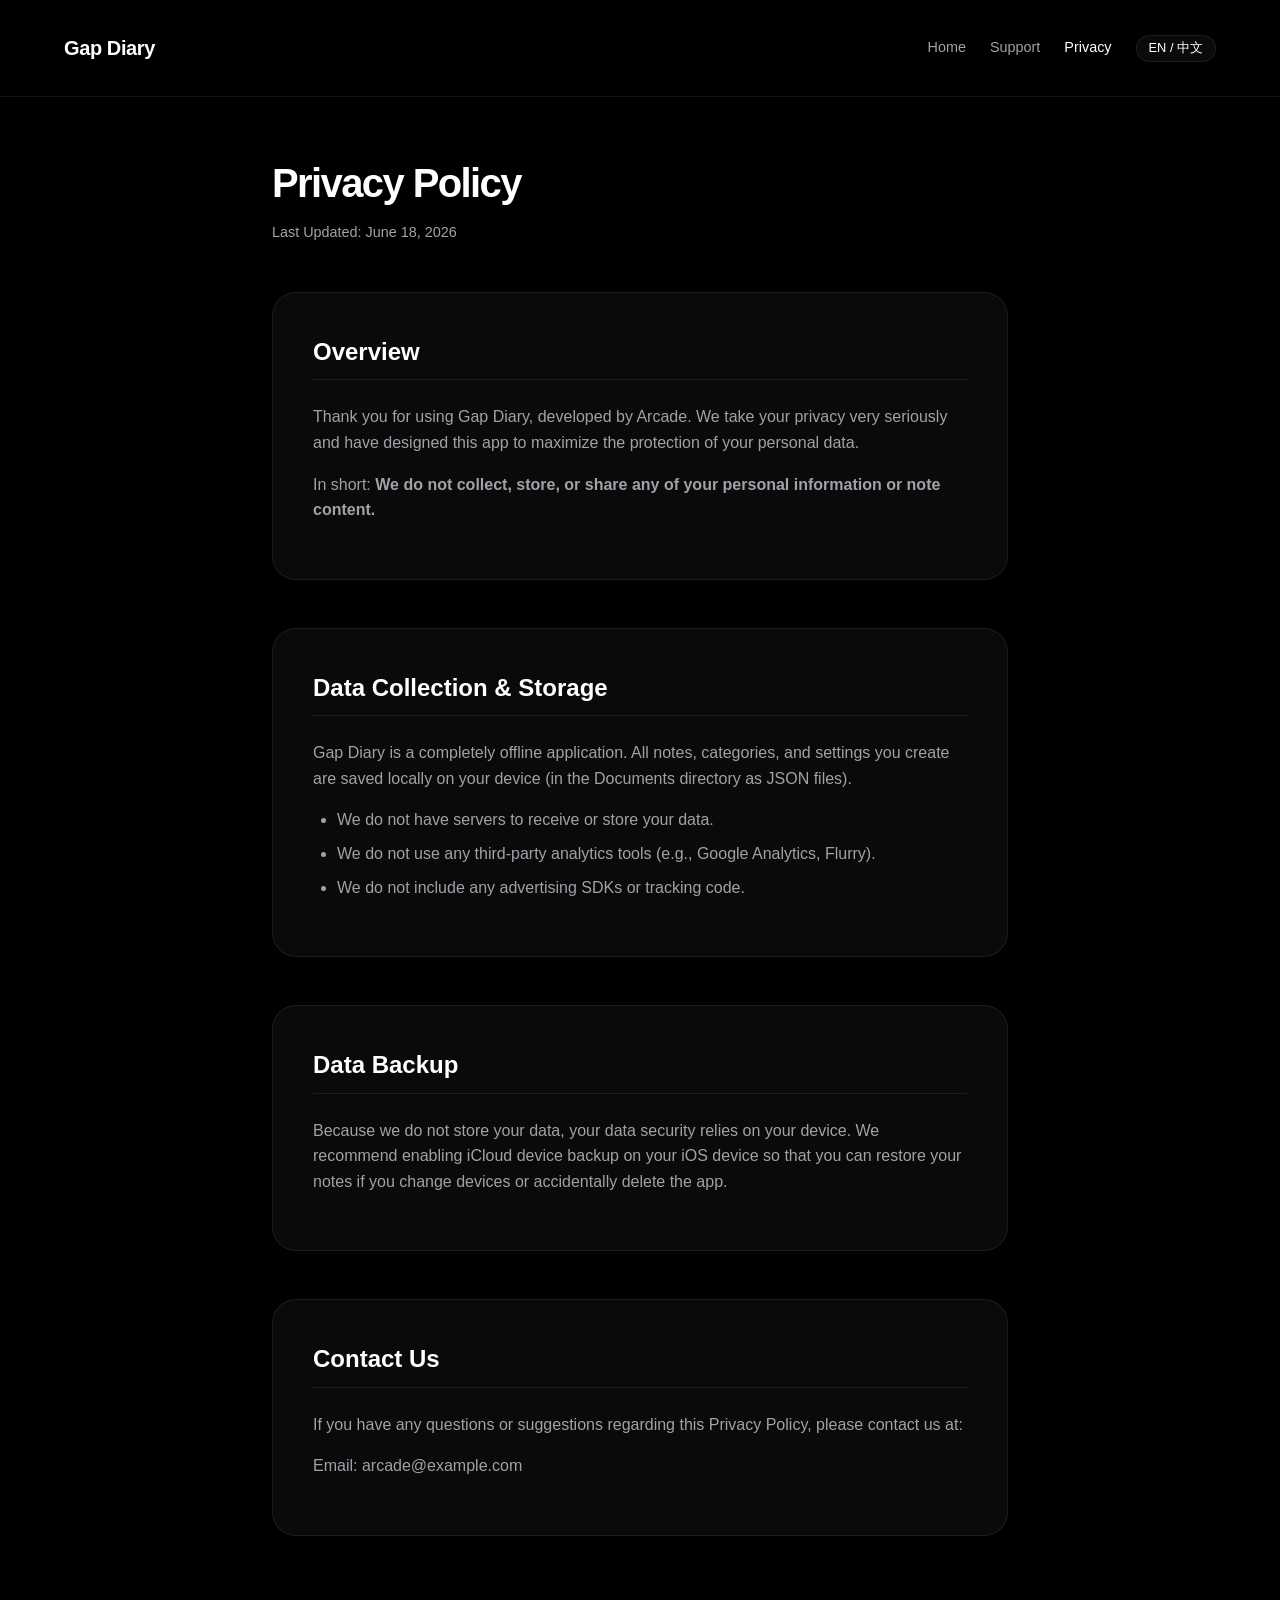
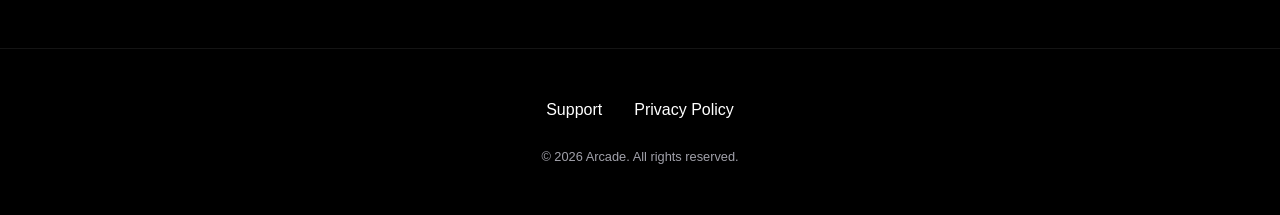
==== privacy.html @ 907eede8 "Initial commit for Gap Diary website" ====
<!DOCTYPE html>
<html lang="zh-CN">
<head>
    <meta charset="UTF-8">
    <meta name="viewport" content="width=device-width, initial-scale=1.0">
    <title>隐私政策 - 间隙日记 | Privacy Policy - Gap Diary</title>
    <link rel="stylesheet" href="style.css">
</head>
<body>
    <header>
        <div class="logo">
            <a href="index.html">
                <span class="lang-zh">间隙日记</span>
                <span class="lang-en">Gap Diary</span>
            </a>
        </div>
        <nav>
            <a href="index.html" class="nav-link">
                <span class="lang-zh">首页</span>
                <span class="lang-en">Home</span>
            </a>
            <a href="support.html" class="nav-link">
                <span class="lang-zh">支持</span>
                <span class="lang-en">Support</span>
            </a>
            <a href="privacy.html" class="nav-link active">
                <span class="lang-zh">隐私政策</span>
                <span class="lang-en">Privacy</span>
            </a>
            <button class="lang-toggle" onclick="toggleLanguage()">EN / 中文</button>
        </nav>
    </header>

    <main>
        <div class="lang-zh">
            <h1 class="page-title">隐私政策</h1>
            <p class="last-updated">最后更新日期：2026年6月18日</p>

            <div class="content-section">
                <h2>概述</h2>
                <p>感谢您使用由 Arcade 开发的「间隙日记」(Gap Diary)。我们非常重视您的隐私，并设计了这款应用来最大限度地保护您的个人数据。</p>
                <p>简而言之：<strong>我们不收集、不存储、不分享您的任何个人信息或笔记内容。</strong></p>
            </div>

            <div class="content-section">
                <h2>数据收集与存储</h2>
                <p>「间隙日记」是一款完全离线运行的应用程序。您在应用中创建的所有笔记、分类和设置都仅以 JSON 文件的形式保存在您设备的本地存储（Documents 目录）中。</p>
                <ul>
                    <li>我们没有服务器来接收或存储您的数据。</li>
                    <li>我们不使用任何第三方分析工具（如 Google Analytics, Flurry 等）。</li>
                    <li>我们不包含任何广告 SDK 或追踪代码。</li>
                </ul>
            </div>

            <div class="content-section">
                <h2>数据备份</h2>
                <p>由于我们不存储您的数据，您的数据安全取决于您的设备本身。我们建议您开启 iOS 的 iCloud 自动备份功能，以便在更换设备或应用被意外删除时，能够恢复您的笔记数据。</p>
            </div>

            <div class="content-section">
                <h2>联系我们</h2>
                <p>如果您对本隐私政策有任何疑问或建议，请通过以下方式联系我们：</p>
                <p>邮箱：arcade@example.com</p>
            </div>
        </div>

        <div class="lang-en">
            <h1 class="page-title">Privacy Policy</h1>
            <p class="last-updated">Last Updated: June 18, 2026</p>

            <div class="content-section">
                <h2>Overview</h2>
                <p>Thank you for using Gap Diary, developed by Arcade. We take your privacy very seriously and have designed this app to maximize the protection of your personal data.</p>
                <p>In short: <strong>We do not collect, store, or share any of your personal information or note content.</strong></p>
            </div>

            <div class="content-section">
                <h2>Data Collection & Storage</h2>
                <p>Gap Diary is a completely offline application. All notes, categories, and settings you create are saved locally on your device (in the Documents directory as JSON files).</p>
                <ul>
                    <li>We do not have servers to receive or store your data.</li>
                    <li>We do not use any third-party analytics tools (e.g., Google Analytics, Flurry).</li>
                    <li>We do not include any advertising SDKs or tracking code.</li>
                </ul>
            </div>

            <div class="content-section">
                <h2>Data Backup</h2>
                <p>Because we do not store your data, your data security relies on your device. We recommend enabling iCloud device backup on your iOS device so that you can restore your notes if you change devices or accidentally delete the app.</p>
            </div>

            <div class="content-section">
                <h2>Contact Us</h2>
                <p>If you have any questions or suggestions regarding this Privacy Policy, please contact us at:</p>
                <p>Email: arcade@example.com</p>
            </div>
        </div>
    </main>

    <footer>
        <div class="footer-links">
            <a href="support.html">
                <span class="lang-zh">技术支持</span>
                <span class="lang-en">Support</span>
            </a>
            <a href="privacy.html">
                <span class="lang-zh">隐私政策</span>
                <span class="lang-en">Privacy Policy</span>
            </a>
        </div>
        <div class="copyright">
            &copy; 2026 Arcade. All rights reserved.
        </div>
    </footer>

    <script>
        function toggleLanguage() {
            document.body.classList.toggle('show-en');
            localStorage.setItem('lang', document.body.classList.contains('show-en') ? 'en' : 'zh');
        }

        // Initialize language
        if (localStorage.getItem('lang') === 'en' || navigator.language.startsWith('en')) {
            document.body.classList.add('show-en');
        }
    </script>
</body>
</html>
---- style.css ----
:root {
    --bg-color: #000000;
    --text-primary: #ffffff;
    --text-secondary: #a1a1aa;
    --card-bg: rgba(255, 255, 255, 0.04);
    --card-border: rgba(255, 255, 255, 0.08);
    --card-hover: rgba(255, 255, 255, 0.08);
}

* {
    box-sizing: border-box;
    margin: 0;
    padding: 0;
}

body {
    background-color: var(--bg-color);
    color: var(--text-primary);
    font-family: "SF Pro Display", -apple-system, BlinkMacSystemFont, "Inter", "Helvetica Neue", Helvetica, Arial, sans-serif;
    line-height: 1.6;
    -webkit-font-smoothing: antialiased;
    -moz-osx-font-smoothing: grayscale;
    min-height: 100vh;
    display: flex;
    flex-direction: column;
}

a {
    color: var(--text-primary);
    text-decoration: none;
    transition: opacity 0.2s ease;
}

a:hover {
    opacity: 0.7;
}

/* Header & Nav */
header {
    padding: 2rem 5%;
    display: flex;
    justify-content: space-between;
    align-items: center;
    backdrop-filter: blur(10px);
    -webkit-backdrop-filter: blur(10px);
    border-bottom: 1px solid var(--card-border);
    position: sticky;
    top: 0;
    z-index: 100;
}

.logo {
    font-size: 1.25rem;
    font-weight: 600;
    letter-spacing: -0.02em;
}

nav {
    display: flex;
    gap: 1.5rem;
    align-items: center;
}

.nav-link {
    color: var(--text-secondary);
    font-size: 0.9rem;
}

.nav-link:hover, .nav-link.active {
    color: var(--text-primary);
}

.lang-toggle {
    background: var(--card-bg);
    border: 1px solid var(--card-border);
    color: var(--text-primary);
    padding: 0.25rem 0.75rem;
    border-radius: 999px;
    font-size: 0.8rem;
    cursor: pointer;
    transition: all 0.2s;
}

.lang-toggle:hover {
    background: var(--card-hover);
}

/* Main Content */
main {
    flex: 1;
    max-width: 800px;
    margin: 0 auto;
    padding: 4rem 2rem;
    width: 100%;
}

.hero {
    text-align: center;
    margin-bottom: 5rem;
    animation: fadeIn 1s ease-out;
}

.app-icon-placeholder {
    width: 120px;
    height: 120px;
    background: linear-gradient(135deg, #2a2a2a, #111111);
    border-radius: 28px;
    margin: 0 auto 2rem;
    border: 1px solid var(--card-border);
    display: flex;
    align-items: center;
    justify-content: center;
    box-shadow: 0 20px 40px rgba(0,0,0,0.5);
}

h1 {
    font-size: 3.5rem;
    font-weight: 700;
    letter-spacing: -0.04em;
    margin-bottom: 1rem;
    line-height: 1.1;
}

.subtitle {
    font-size: 1.25rem;
    color: var(--text-secondary);
    margin-bottom: 2.5rem;
    font-weight: 400;
}

.download-btn {
    display: inline-flex;
    align-items: center;
    gap: 0.5rem;
    background-color: var(--text-primary);
    color: var(--bg-color);
    padding: 0.875rem 2rem;
    border-radius: 999px;
    font-weight: 600;
    font-size: 1.1rem;
    transition: transform 0.2s ease, box-shadow 0.2s ease;
}

.download-btn:hover {
    transform: translateY(-2px);
    box-shadow: 0 10px 20px rgba(255,255,255,0.1);
    opacity: 1;
}

/* Features Grid */
.features {
    display: grid;
    grid-template-columns: repeat(auto-fit, minmax(300px, 1fr));
    gap: 2rem;
    margin-top: 4rem;
}

.feature-card {
    background: var(--card-bg);
    border: 1px solid var(--card-border);
    padding: 2.5rem;
    border-radius: 24px;
    transition: transform 0.3s ease, background 0.3s ease;
}

.feature-card:hover {
    transform: translateY(-5px);
    background: var(--card-hover);
}

.feature-card h3 {
    font-size: 1.5rem;
    margin-bottom: 1rem;
    font-weight: 600;
}

.feature-card p {
    color: var(--text-secondary);
}

/* Content Pages (Privacy, Support) */
.page-title {
    font-size: 2.5rem;
    margin-bottom: 1rem;
}

.last-updated {
    color: var(--text-secondary);
    font-size: 0.9rem;
    margin-bottom: 3rem;
}

.content-section {
    margin-bottom: 3rem;
    background: var(--card-bg);
    border: 1px solid var(--card-border);
    padding: 2.5rem;
    border-radius: 24px;
}

.content-section h2 {
    font-size: 1.5rem;
    margin-bottom: 1.5rem;
    border-bottom: 1px solid var(--card-border);
    padding-bottom: 0.5rem;
}

.content-section p {
    color: var(--text-secondary);
    margin-bottom: 1rem;
}

.content-section ul {
    color: var(--text-secondary);
    margin-left: 1.5rem;
    margin-bottom: 1rem;
}

.content-section li {
    margin-bottom: 0.5rem;
}

/* FAQ */
.faq-item {
    margin-bottom: 1.5rem;
}

.faq-item h3 {
    font-size: 1.1rem;
    margin-bottom: 0.5rem;
    color: var(--text-primary);
}

/* Footer */
footer {
    padding: 3rem 5%;
    text-align: center;
    border-top: 1px solid var(--card-border);
    margin-top: auto;
}

.footer-links {
    display: flex;
    justify-content: center;
    gap: 2rem;
    margin-bottom: 1.5rem;
}

.copyright {
    color: var(--text-secondary);
    font-size: 0.8rem;
}

/* Animations */
@keyframes fadeIn {
    from { opacity: 0; transform: translateY(20px); }
    to { opacity: 1; transform: translateY(0); }
}

/* Utility classes for language switching */
.lang-en { display: none; }
.show-en .lang-en { display: block; }
.show-en .lang-zh { display: none; }
.show-en .lang-zh-inline { display: none; }
.show-en .lang-en-inline { display: inline; }
.lang-en-inline { display: none; }

@media (max-width: 768px) {
    h1 { font-size: 2.5rem; }
    .hero { margin-bottom: 3rem; }
    .features { grid-template-columns: 1fr; }
    main { padding: 2rem 1.5rem; }
}
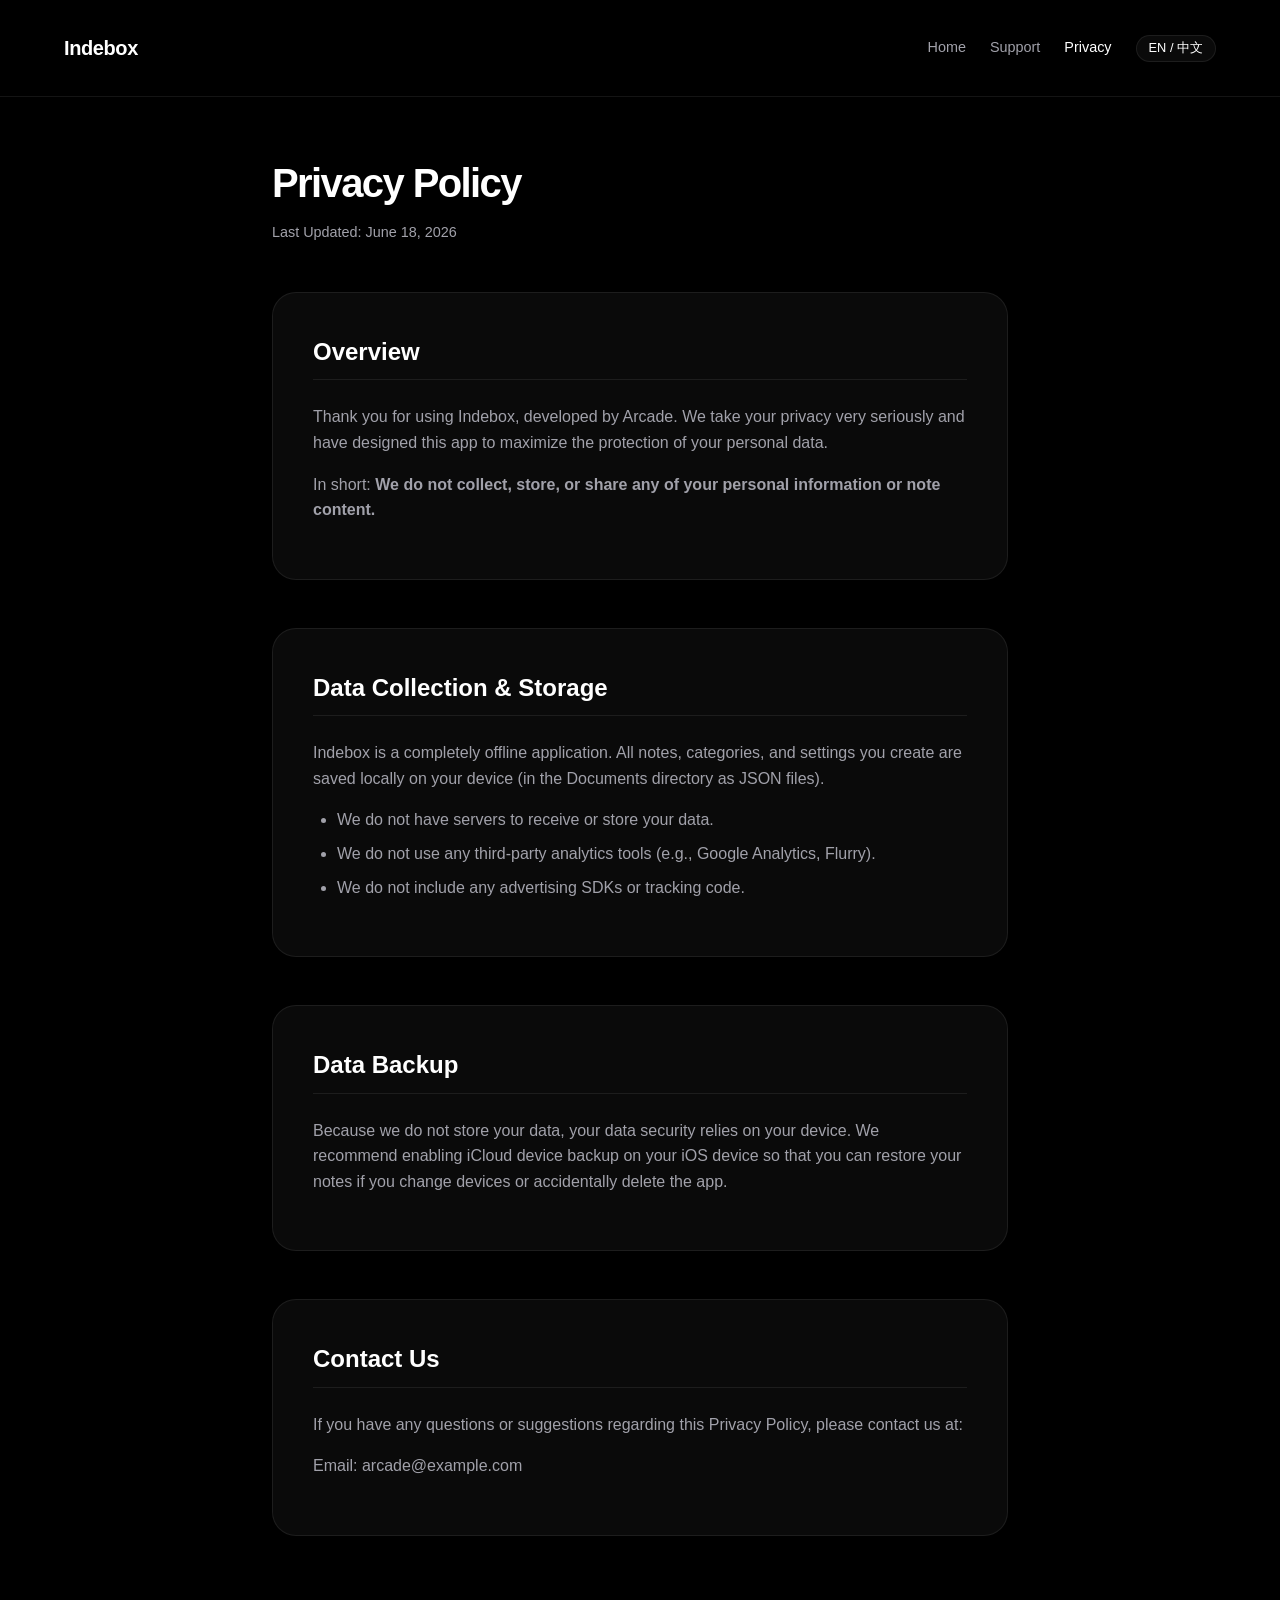
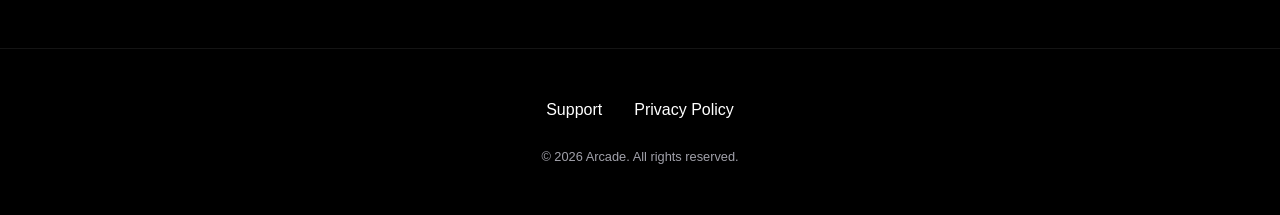
==== commit 6c8bc301: "Rename app from Gap Diary / 间隙日记 to Indebox across all pages" ====
--- a/privacy.html
+++ b/privacy.html
@@ -3,15 +3,15 @@
 <head>
     <meta charset="UTF-8">
     <meta name="viewport" content="width=device-width, initial-scale=1.0">
-    <title>隐私政策 - 间隙日记 | Privacy Policy - Gap Diary</title>
+    <title>隐私政策 - Indebox | Privacy Policy - Indebox</title>
     <link rel="stylesheet" href="style.css">
 </head>
 <body>
     <header>
         <div class="logo">
             <a href="index.html">
-                <span class="lang-zh">间隙日记</span>
-                <span class="lang-en">Gap Diary</span>
+                <span class="lang-zh">Indebox</span>
+                <span class="lang-en">Indebox</span>
             </a>
         </div>
         <nav>
@@ -38,13 +38,13 @@
 
             <div class="content-section">
                 <h2>概述</h2>
-                <p>感谢您使用由 Arcade 开发的「间隙日记」(Gap Diary)。我们非常重视您的隐私，并设计了这款应用来最大限度地保护您的个人数据。</p>
+                <p>感谢您使用由 Arcade 开发的 Indebox。我们非常重视您的隐私，并设计了这款应用来最大限度地保护您的个人数据。</p>
                 <p>简而言之：<strong>我们不收集、不存储、不分享您的任何个人信息或笔记内容。</strong></p>
             </div>
 
             <div class="content-section">
                 <h2>数据收集与存储</h2>
-                <p>「间隙日记」是一款完全离线运行的应用程序。您在应用中创建的所有笔记、分类和设置都仅以 JSON 文件的形式保存在您设备的本地存储（Documents 目录）中。</p>
+                <p>Indebox 是一款完全离线运行的应用程序。您在应用中创建的所有笔记、分类和设置都仅以 JSON 文件的形式保存在您设备的本地存储（Documents 目录）中。</p>
                 <ul>
                     <li>我们没有服务器来接收或存储您的数据。</li>
                     <li>我们不使用任何第三方分析工具（如 Google Analytics, Flurry 等）。</li>
@@ -70,13 +70,13 @@
 
             <div class="content-section">
                 <h2>Overview</h2>
-                <p>Thank you for using Gap Diary, developed by Arcade. We take your privacy very seriously and have designed this app to maximize the protection of your personal data.</p>
+                <p>Thank you for using Indebox, developed by Arcade. We take your privacy very seriously and have designed this app to maximize the protection of your personal data.</p>
                 <p>In short: <strong>We do not collect, store, or share any of your personal information or note content.</strong></p>
             </div>
 
             <div class="content-section">
                 <h2>Data Collection & Storage</h2>
-                <p>Gap Diary is a completely offline application. All notes, categories, and settings you create are saved locally on your device (in the Documents directory as JSON files).</p>
+                <p>Indebox is a completely offline application. All notes, categories, and settings you create are saved locally on your device (in the Documents directory as JSON files).</p>
                 <ul>
                     <li>We do not have servers to receive or store your data.</li>
                     <li>We do not use any third-party analytics tools (e.g., Google Analytics, Flurry).</li>
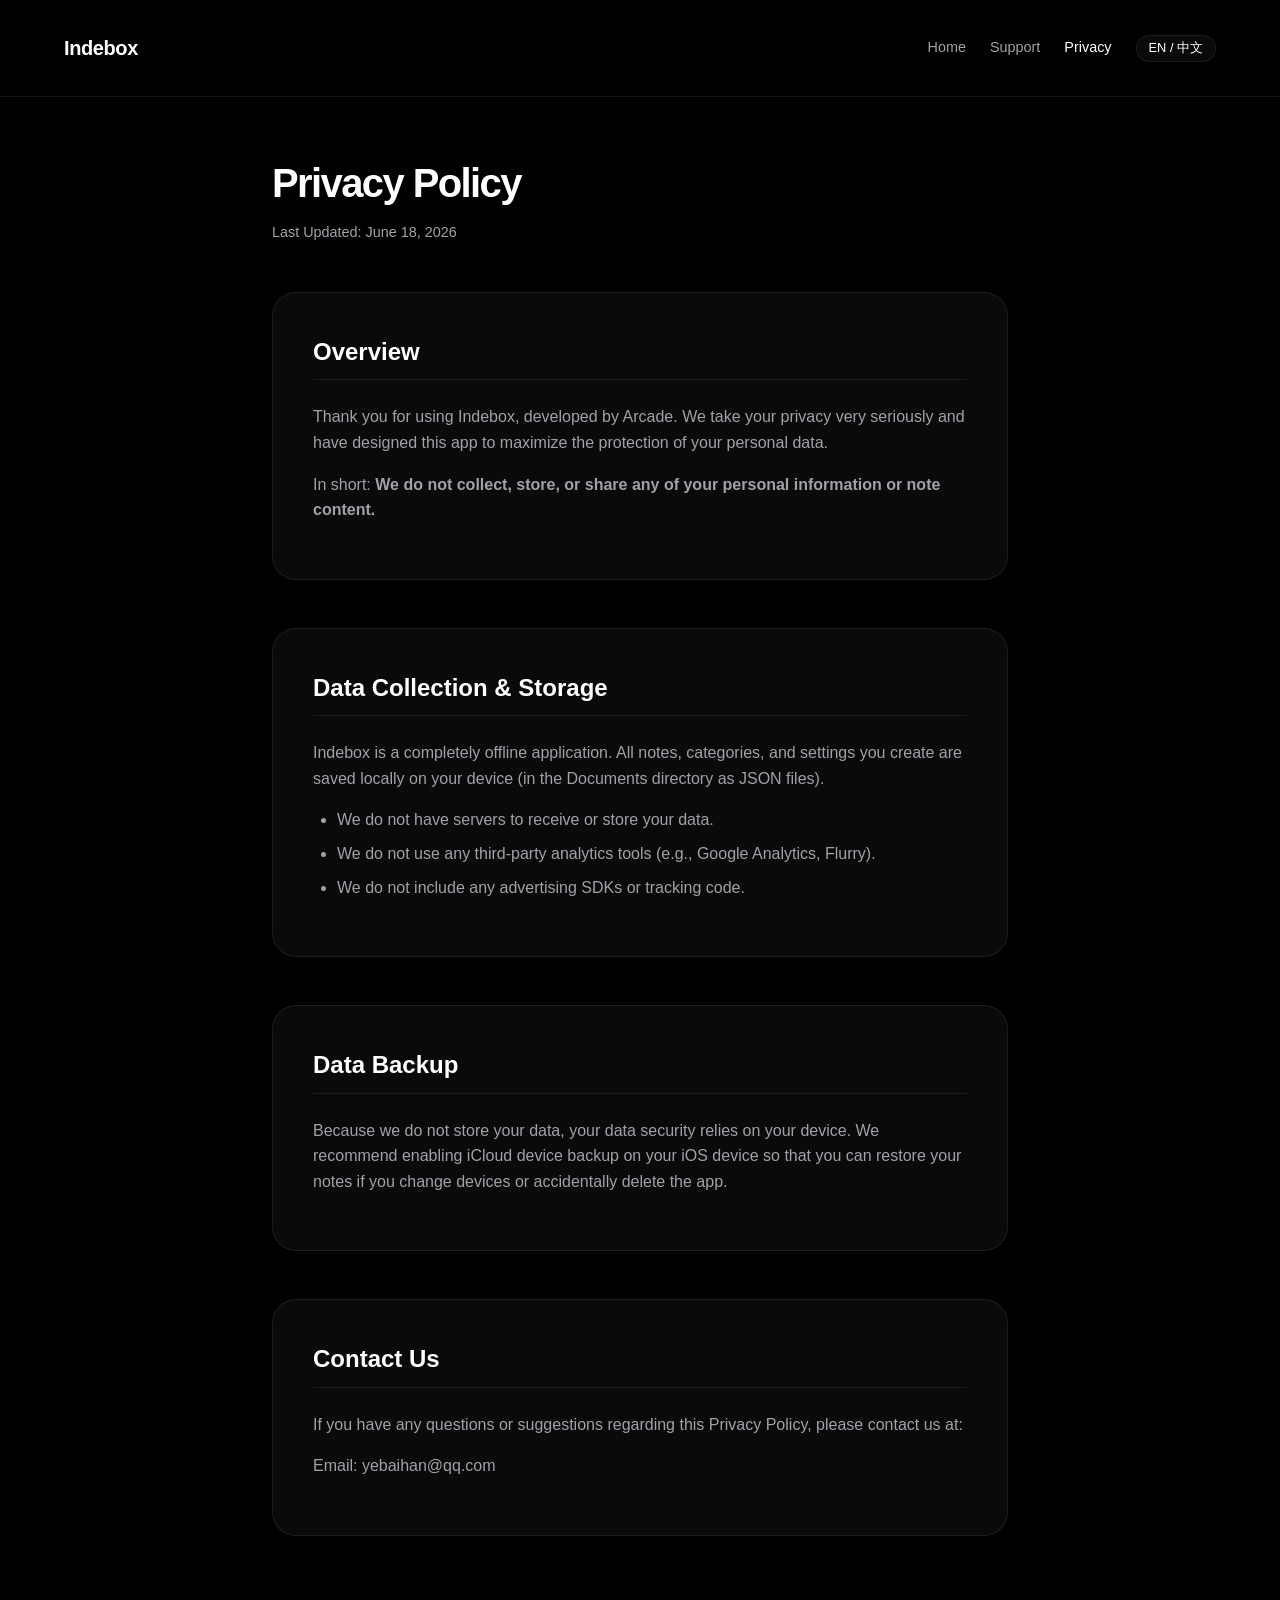
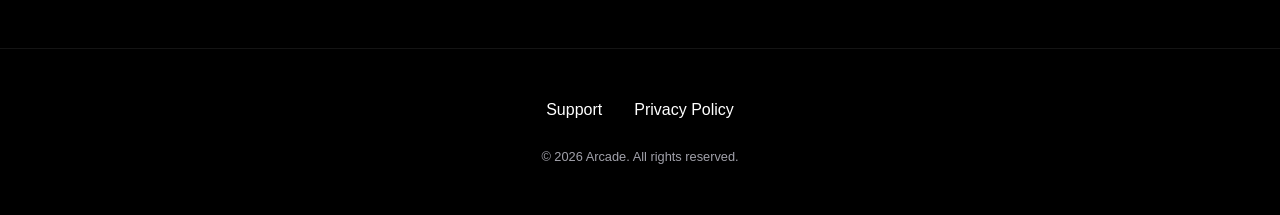
==== commit d94e1ee1: "Replace placeholder contact email with real address on privacy/support/terms" ====
--- a/privacy.html
+++ b/privacy.html
@@ -60,7 +60,7 @@
             <div class="content-section">
                 <h2>联系我们</h2>
                 <p>如果您对本隐私政策有任何疑问或建议，请通过以下方式联系我们：</p>
-                <p>邮箱：arcade@example.com</p>
+                <p>邮箱：yebaihan@qq.com</p>
             </div>
         </div>
 
@@ -92,7 +92,7 @@
             <div class="content-section">
                 <h2>Contact Us</h2>
                 <p>If you have any questions or suggestions regarding this Privacy Policy, please contact us at:</p>
-                <p>Email: arcade@example.com</p>
+                <p>Email: yebaihan@qq.com</p>
             </div>
         </div>
     </main>
--- a/style.css
+++ b/style.css
@@ -126,6 +126,14 @@
     color: var(--text-secondary);
     margin-bottom: 2.5rem;
     font-weight: 400;
+}
+
+.download-container {
+    display: flex;
+    justify-content: center;
+    flex-wrap: wrap;
+    gap: 1rem;
+    margin-top: 1rem;
 }
 
 .download-btn {
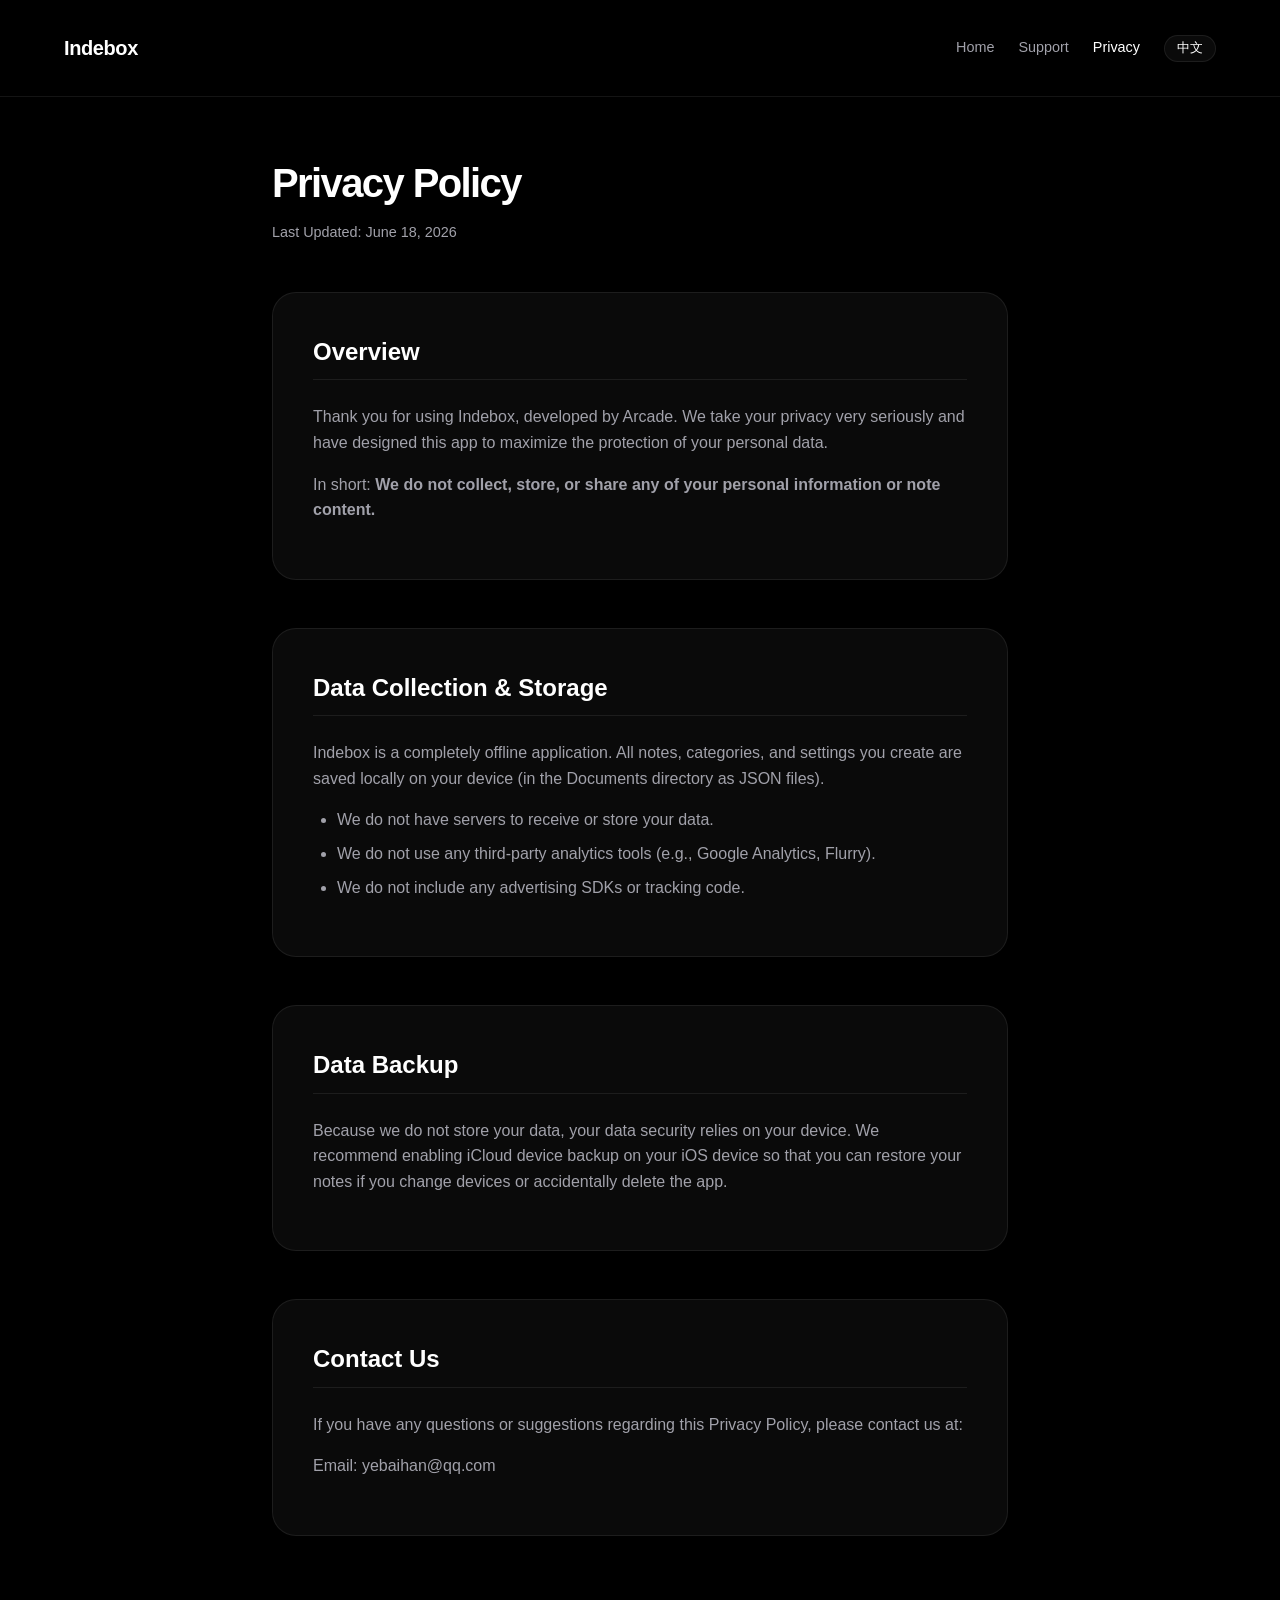
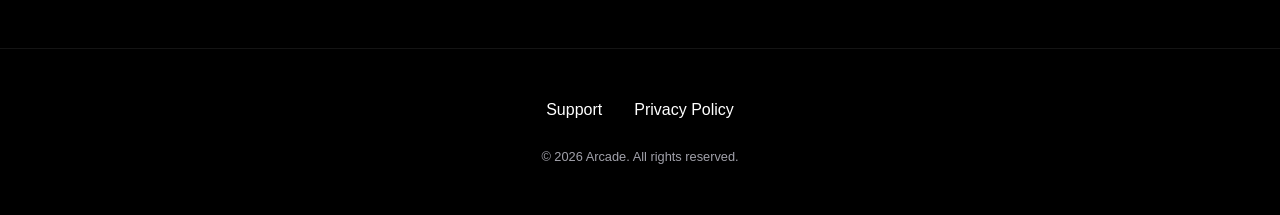
==== commit 1e2e7540: "Show the target language on the toggle instead of a static label" ====
--- a/privacy.html
+++ b/privacy.html
@@ -27,7 +27,10 @@
                 <span class="lang-zh">隐私政策</span>
                 <span class="lang-en">Privacy</span>
             </a>
-            <button class="lang-toggle" onclick="toggleLanguage()">EN / 中文</button>
+            <button class="lang-toggle" onclick="toggleLanguage()" aria-label="Switch language">
+                <span class="lang-zh">EN</span>
+                <span class="lang-en">中文</span>
+            </button>
         </nav>
     </header>
 
--- a/style.css
+++ b/style.css
@@ -77,6 +77,7 @@
     padding: 0.25rem 0.75rem;
     border-radius: 999px;
     font-size: 0.8rem;
+    white-space: nowrap;
     cursor: pointer;
     transition: all 0.2s;
 }
@@ -155,6 +156,37 @@
     opacity: 1;
 }
 
+/* Showcase — 15s guided tour, borderless on black */
+.showcase {
+    width: min(1080px, 92vw);
+    margin-left: 50%;
+    transform: translateX(-50%);
+}
+
+.showcase figure {
+    margin: 0;
+    background: var(--bg-color);
+}
+
+.showcase-video {
+    display: block;
+    width: 100%;
+    aspect-ratio: 16 / 9;
+    background: var(--bg-color);
+    border: 0;
+    outline: none;
+    cursor: zoom-in;
+    -webkit-tap-highlight-color: transparent;
+}
+
+.showcase-video:fullscreen {
+    width: 100%;
+    height: 100%;
+    aspect-ratio: auto;
+    object-fit: contain;
+    cursor: default;
+}
+
 /* Features Grid */
 .features {
     display: grid;
@@ -267,15 +299,25 @@
 
 /* Utility classes for language switching */
 .lang-en { display: none; }
-.show-en .lang-en { display: block; }
+.show-en .lang-en { display: inline; }
 .show-en .lang-zh { display: none; }
 .show-en .lang-zh-inline { display: none; }
 .show-en .lang-en-inline { display: inline; }
 .lang-en-inline { display: none; }
 
 @media (max-width: 768px) {
+    header { padding: 1.25rem 4%; }
+    .logo { font-size: 1.05rem; }
+    nav { gap: 0.9rem; }
+    .nav-link { font-size: 0.82rem; }
+    .lang-toggle { font-size: 0.72rem; padding: 0.2rem 0.55rem; }
     h1 { font-size: 2.5rem; }
     .hero { margin-bottom: 3rem; }
     .features { grid-template-columns: 1fr; }
     main { padding: 2rem 1.5rem; }
-}
+    .showcase {
+        width: calc(100% + 3rem);
+        margin-left: -1.5rem;
+        transform: none;
+    }
+}
